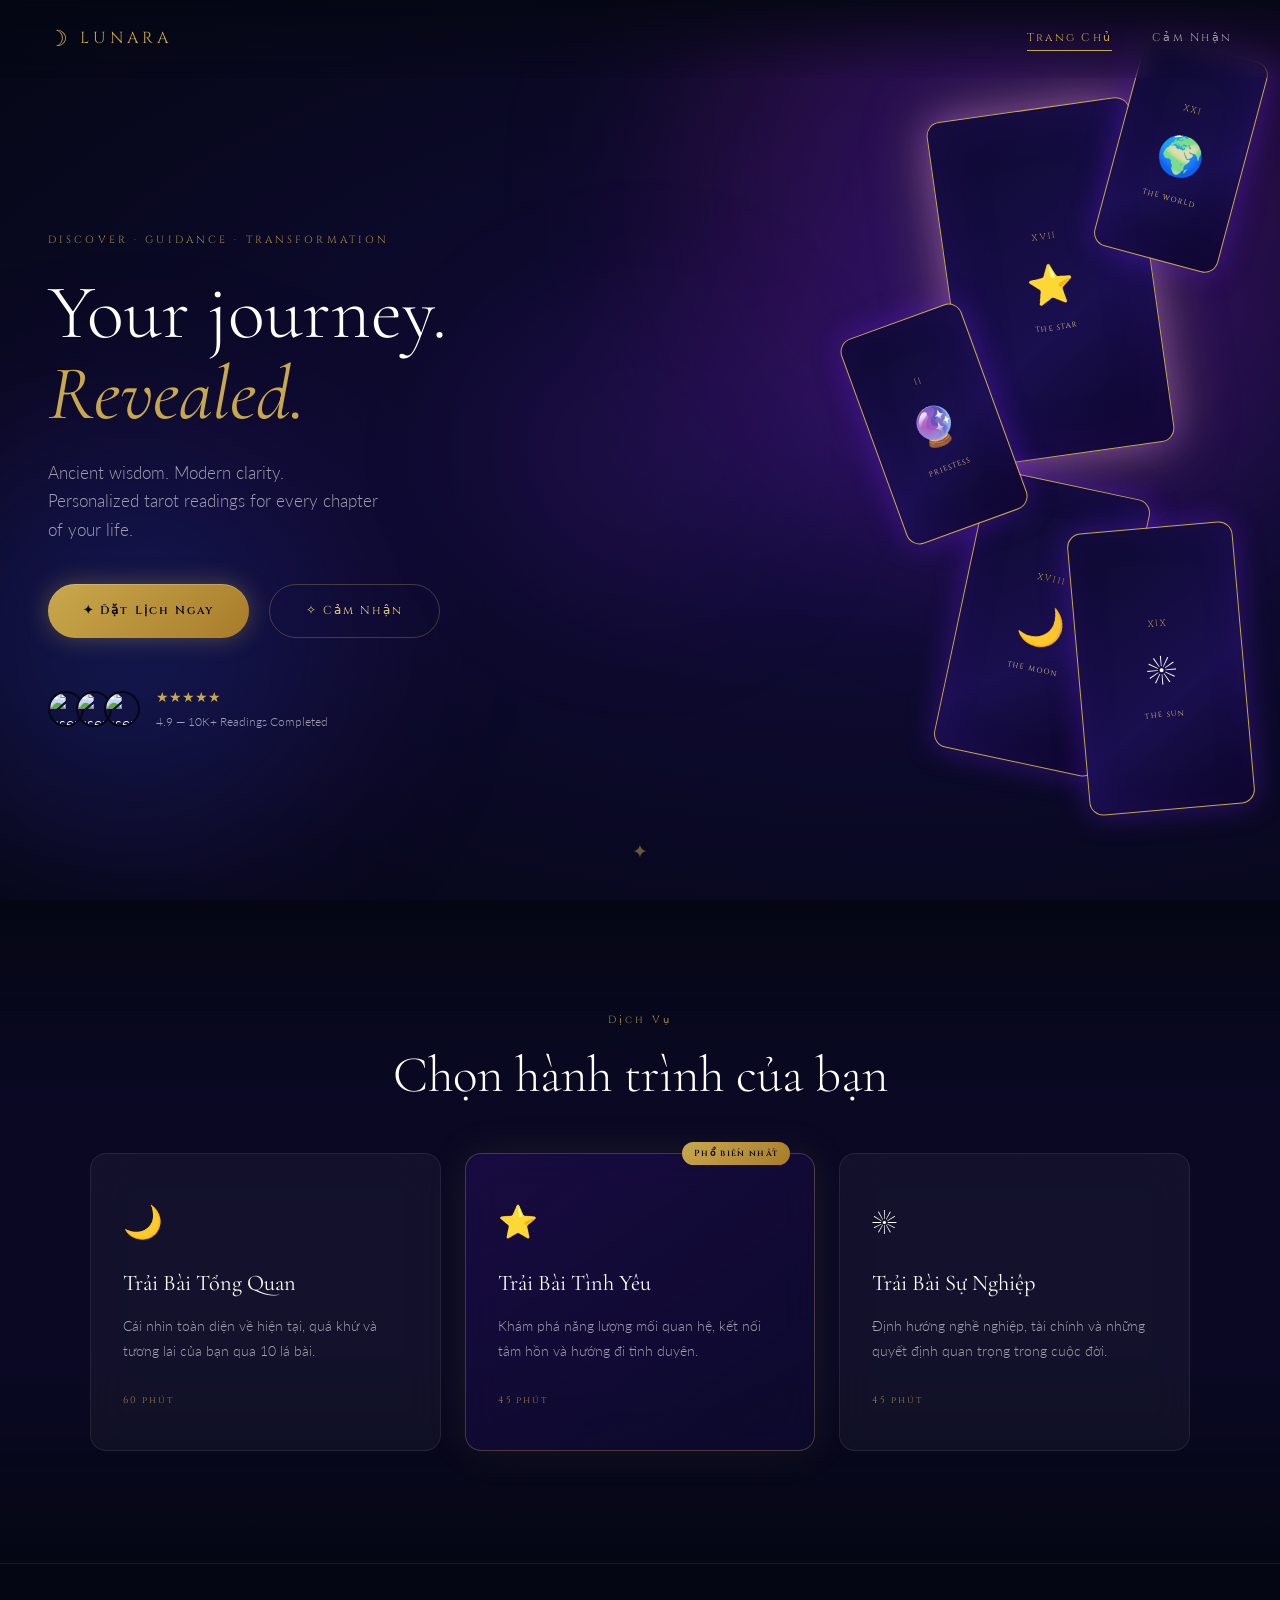
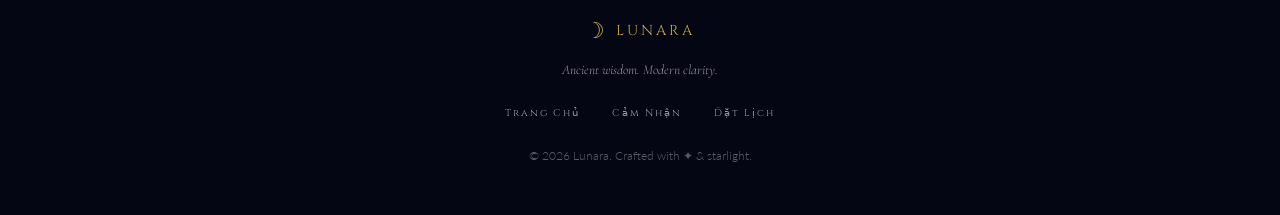
==== index.html @ 5e89676a "up" ====
<!DOCTYPE html>
<html lang="vi">
<head>
  <meta charset="UTF-8" />
  <meta name="viewport" content="width=device-width, initial-scale=1.0" />
  <title>LUNARA — Your Journey. Revealed.</title>
  <link rel="preconnect" href="https://fonts.googleapis.com" />
  <link rel="preconnect" href="https://fonts.gstatic.com" crossorigin />
  <link href="https://fonts.googleapis.com/css2?family=Cormorant+Garamond:ital,wght@0,300;0,400;0,600;1,300;1,400;1,600&family=Cinzel:wght@400;500;600&family=Lato:wght@300;400&display=swap" rel="stylesheet" />
  <link rel="stylesheet" href="css/style.css" />
</head>
<body>

  <!-- ========== NAV ========== -->
  <nav class="nav">
    <div class="nav__logo">
      <span class="nav__logo-icon">☽</span>
      <span class="nav__logo-text">LUNARA</span>
    </div>
    <div class="nav__links">
      <a href="index.html" class="nav__link active">Trang Chủ</a>
      <a href="feedback.html" class="nav__link">Cảm Nhận</a>
    </div>
    <button class="nav__hamburger" id="hamburger" aria-label="menu">
      <span></span><span></span><span></span>
    </button>
  </nav>

  <!-- ========== HERO ========== -->
  <section class="hero">
    <!-- Animated stars -->
    <div class="stars" id="stars"></div>
    <!-- Nebula layers -->
    <div class="nebula nebula--1"></div>
    <div class="nebula nebula--2"></div>
    <div class="nebula nebula--3"></div>

    <!-- Floating tarot cards -->
    <div class="cards-field" id="cardsField">
      <div class="card card--1" data-label="THE STAR">
        <div class="card__inner">
          <div class="card__roman">XVII</div>
          <div class="card__art">⭐</div>
          <div class="card__name">THE STAR</div>
        </div>
      </div>
      <div class="card card--2" data-label="THE MOON">
        <div class="card__inner">
          <div class="card__roman">XVIII</div>
          <div class="card__art">🌙</div>
          <div class="card__name">THE MOON</div>
        </div>
      </div>
      <div class="card card--3" data-label="THE SUN">
        <div class="card__inner">
          <div class="card__roman">XIX</div>
          <div class="card__art">☀️</div>
          <div class="card__name">THE SUN</div>
        </div>
      </div>
      <div class="card card--4" data-label="THE WORLD">
        <div class="card__inner">
          <div class="card__roman">XXI</div>
          <div class="card__art">🌍</div>
          <div class="card__name">THE WORLD</div>
        </div>
      </div>
      <div class="card card--5" data-label="THE HIGH PRIESTESS">
        <div class="card__inner">
          <div class="card__roman">II</div>
          <div class="card__art">🔮</div>
          <div class="card__name">PRIESTESS</div>
        </div>
      </div>
    </div>

    <!-- Hero text -->
    <div class="hero__content">
      <p class="hero__eyebrow">DISCOVER · GUIDANCE · TRANSFORMATION</p>
      <h1 class="hero__title">
        Your journey.<br />
        <em>Revealed.</em>
      </h1>
      <p class="hero__sub">Ancient wisdom. Modern clarity.<br />Personalized tarot readings for every chapter of your life.</p>

      <div class="hero__cta-group">
        <button class="btn btn--primary" id="openBooking">✦ Đặt Lịch Ngay</button>
        <a href="feedback.html" class="btn btn--ghost">✧ Cảm Nhận</a>
      </div>

      <div class="hero__social-proof">
        <div class="avatars">
          <img class="avatar" src="https://i.pravatar.cc/40?img=1" alt="user" />
          <img class="avatar" src="https://i.pravatar.cc/40?img=5" alt="user" />
          <img class="avatar" src="https://i.pravatar.cc/40?img=9" alt="user" />
        </div>
        <div class="proof__text">
          <span class="stars-gold">★★★★★</span>
          <span class="proof__label">4.9 — 10K+ Readings Completed</span>
        </div>
      </div>
    </div>

    <!-- Scroll indicator -->
    <div class="scroll-indicator">
      <span class="scroll-indicator__star">✦</span>
    </div>
  </section>

  <!-- ========== SERVICES ========== -->
  <section class="services">
    <div class="services__inner">
      <p class="section-eyebrow">Dịch Vụ</p>
      <h2 class="section-title">Chọn hành trình của bạn</h2>
      <div class="services__grid">
        <div class="service-card">
          <div class="service-card__icon">🌙</div>
          <h3 class="service-card__title">Trải Bài Tổng Quan</h3>
          <p class="service-card__desc">Cái nhìn toàn diện về hiện tại, quá khứ và tương lai của bạn qua 10 lá bài.</p>
          <span class="service-card__duration">60 phút</span>
        </div>
        <div class="service-card service-card--featured">
          <div class="service-card__badge">Phổ biến nhất</div>
          <div class="service-card__icon">⭐</div>
          <h3 class="service-card__title">Trải Bài Tình Yêu</h3>
          <p class="service-card__desc">Khám phá năng lượng mối quan hệ, kết nối tâm hồn và hướng đi tình duyên.</p>
          <span class="service-card__duration">45 phút</span>
        </div>
        <div class="service-card">
          <div class="service-card__icon">☀️</div>
          <h3 class="service-card__title">Trải Bài Sự Nghiệp</h3>
          <p class="service-card__desc">Định hướng nghề nghiệp, tài chính và những quyết định quan trọng trong cuộc đời.</p>
          <span class="service-card__duration">45 phút</span>
        </div>
      </div>
    </div>
  </section>

  <!-- ========== BOOKING MODAL ========== -->
  <div class="modal-overlay" id="modalOverlay">
    <div class="modal" role="dialog" aria-modal="true" aria-labelledby="modalTitle">
      <button class="modal__close" id="closeModal" aria-label="Đóng">✕</button>
      <div class="modal__header">
        <span class="modal__icon">☽</span>
        <h2 class="modal__title" id="modalTitle">Đặt Lịch Tarot</h2>
        <p class="modal__sub">Điền thông tin để chúng tôi chuẩn bị hành trình của bạn</p>
      </div>

      <form class="booking-form" id="bookingForm" novalidate>
        <div class="form-group">
          <label class="form-label" for="name">Họ & Tên</label>
          <input class="form-input" type="text" id="name" name="name" placeholder="Nguyễn Văn A" required />
          <span class="form-error" id="nameErr"></span>
        </div>
        <div class="form-group">
          <label class="form-label" for="phone">Số Điện Thoại</label>
          <input class="form-input" type="tel" id="phone" name="phone" placeholder="0901 234 567" required />
          <span class="form-error" id="phoneErr"></span>
        </div>
        <div class="form-group">
          <label class="form-label" for="service">Dịch Vụ</label>
          <select class="form-input form-select" id="service" name="service">
            <option value="Trải Bài Tổng Quan">Trải Bài Tổng Quan</option>
            <option value="Trải Bài Tình Yêu" selected>Trải Bài Tình Yêu</option>
            <option value="Trải Bài Sự Nghiệp">Trải Bài Sự Nghiệp</option>
          </select>
        </div>
        <div class="form-group">
          <label class="form-label" for="date">Ngày Hẹn</label>
          <input class="form-input" type="date" id="date" name="date" required />
          <span class="form-error" id="dateErr"></span>
        </div>
        <div class="form-group">
          <label class="form-label" for="note">Câu Hỏi / Ghi Chú <span class="optional">(tuỳ chọn)</span></label>
          <textarea class="form-input form-textarea" id="note" name="note" placeholder="Tôi muốn hỏi về..."></textarea>
        </div>

        <button type="submit" class="btn btn--primary btn--full" id="submitBtn">
          <span id="submitText">✦ Xác Nhận Đặt Lịch</span>
          <span id="submitLoading" style="display:none">Đang gửi...</span>
        </button>
      </form>

      <!-- Success state -->
      <div class="booking-success" id="bookingSuccess" style="display:none">
        <div class="success-icon">✦</div>
        <h3 class="success-title">Đặt lịch thành công!</h3>
        <p class="success-msg">Chúng tôi đã nhận được lịch hẹn của bạn và sẽ liên hệ xác nhận trong thời gian sớm nhất. Hẹn gặp bạn!</p>
        <button class="btn btn--ghost" id="closeSuccess">Đóng</button>
      </div>
    </div>
  </div>

  <!-- ========== FOOTER ========== -->
  <footer class="footer">
    <div class="footer__inner">
      <div class="footer__logo">
        <span class="nav__logo-icon">☽</span>
        <span>LUNARA</span>
      </div>
      <p class="footer__tagline">Ancient wisdom. Modern clarity.</p>
      <div class="footer__links">
        <a href="index.html">Trang Chủ</a>
        <a href="feedback.html">Cảm Nhận</a>
        <button class="footer__book-link" id="footerBook">Đặt Lịch</button>
      </div>
      <p class="footer__copy">© 2026 Lunara. Crafted with ✦ & starlight.</p>
    </div>
  </footer>

  <!-- EmailJS -->
  <script src="https://cdn.jsdelivr.net/npm/@emailjs/browser@3/dist/email.min.js"></script>
  <script src="js/main.js"></script>
</body>
</html>
---- css/style.css ----
/* ============================================================
   LUNARA — TAROT BOOKING SITE
   Main stylesheet
   ============================================================ */

:root {
  --deep-navy: #050714;
  --deep-purple: #0d0a2e;
  --mid-purple: #1a0f4f;
  --violet: #6b21e8;
  --violet-glow: rgba(107, 33, 232, 0.4);
  --magenta: #c026d3;
  --gold: #c9a84c;
  --gold-light: #e8cc7a;
  --gold-dim: rgba(201, 168, 76, 0.3);
  --cream: #f5f0e8;
  --text-bright: #ffffff;
  --text-muted: rgba(255, 255, 255, 0.6);
  --text-dim: rgba(255, 255, 255, 0.35);
  --card-bg: rgba(13, 10, 46, 0.75);
  --card-border: rgba(201, 168, 76, 0.25);
  --glass: rgba(255, 255, 255, 0.04);
  --glass-border: rgba(255, 255, 255, 0.08);

  --font-display: 'Cinzel', serif;
  --font-serif: 'Cormorant Garamond', Georgia, serif;
  --font-body: 'Lato', sans-serif;

  --ease-out-quart: cubic-bezier(0.25, 1, 0.5, 1);
  --ease-in-out-sine: cubic-bezier(0.37, 0, 0.63, 1);
}

*, *::before, *::after { box-sizing: border-box; margin: 0; padding: 0; }

html { scroll-behavior: smooth; }

body {
  background-color: var(--deep-navy);
  color: var(--text-bright);
  font-family: var(--font-body);
  font-weight: 300;
  line-height: 1.7;
  overflow-x: hidden;
}

img { display: block; max-width: 100%; }
a { color: inherit; text-decoration: none; }
button { cursor: pointer; border: none; background: none; font: inherit; }

/* ============ SCROLLBAR ============ */
::-webkit-scrollbar { width: 6px; }
::-webkit-scrollbar-track { background: var(--deep-navy); }
::-webkit-scrollbar-thumb { background: var(--gold-dim); border-radius: 3px; }

/* ============ NAV ============ */
.nav {
  position: fixed;
  top: 0; left: 0; right: 0;
  z-index: 100;
  display: flex;
  align-items: center;
  justify-content: space-between;
  padding: 1.25rem 3rem;
  background: linear-gradient(to bottom, rgba(5,7,20,0.9) 0%, transparent 100%);
  backdrop-filter: blur(12px);
  -webkit-backdrop-filter: blur(12px);
}

.nav__logo {
  display: flex;
  align-items: center;
  gap: 0.5rem;
  font-family: var(--font-display);
  font-size: 1rem;
  letter-spacing: 0.25em;
  color: var(--gold);
}
.nav__logo-icon { font-size: 1.4rem; }

.nav__links {
  display: flex;
  gap: 2.5rem;
}
.nav__link {
  font-family: var(--font-display);
  font-size: 0.7rem;
  letter-spacing: 0.2em;
  color: var(--text-muted);
  transition: color 0.3s;
  position: relative;
  padding-bottom: 4px;
}
.nav__link::after {
  content: '';
  position: absolute;
  bottom: 0; left: 0;
  width: 0; height: 1px;
  background: var(--gold);
  transition: width 0.3s var(--ease-out-quart);
}
.nav__link:hover, .nav__link.active { color: var(--gold); }
.nav__link:hover::after, .nav__link.active::after { width: 100%; }

.nav__hamburger {
  display: none;
  flex-direction: column;
  gap: 5px;
  padding: 4px;
}
.nav__hamburger span {
  display: block;
  width: 22px; height: 1px;
  background: var(--gold);
  transition: transform 0.3s;
}

/* ============ STARS ============ */
.stars {
  position: fixed;
  inset: 0;
  z-index: 0;
  pointer-events: none;
  overflow: hidden;
}
.star {
  position: absolute;
  border-radius: 50%;
  background: white;
  animation: twinkle var(--dur, 3s) ease-in-out infinite;
  animation-delay: var(--delay, 0s);
  opacity: 0;
}
@keyframes twinkle {
  0%, 100% { opacity: 0; transform: scale(0.5); }
  50% { opacity: var(--max-op, 0.8); transform: scale(1); }
}

/* ============ NEBULAS ============ */
.nebula {
  position: absolute;
  border-radius: 50%;
  filter: blur(80px);
  pointer-events: none;
  z-index: 0;
  animation: nebulaPulse 8s ease-in-out infinite;
}
.nebula--1 {
  width: 60vw; height: 60vw;
  top: -15vw; right: -10vw;
  background: radial-gradient(ellipse, rgba(107,33,232,0.35) 0%, rgba(192,38,211,0.15) 50%, transparent 80%);
  animation-delay: 0s;
}
.nebula--2 {
  width: 40vw; height: 40vw;
  bottom: 0; left: -10vw;
  background: radial-gradient(ellipse, rgba(29,78,216,0.3) 0%, rgba(107,33,232,0.1) 60%, transparent 80%);
  animation-delay: 3s;
}
.nebula--3 {
  width: 30vw; height: 30vw;
  top: 50%; left: 50%;
  transform: translate(-50%,-50%);
  background: radial-gradient(ellipse, rgba(192,38,211,0.1) 0%, transparent 70%);
  animation-delay: 6s;
}
@keyframes nebulaPulse {
  0%, 100% { transform: scale(1); opacity: 1; }
  50% { transform: scale(1.08); opacity: 0.85; }
}

/* ============ HERO ============ */
.hero {
  position: relative;
  min-height: 100vh;
  display: flex;
  align-items: center;
  overflow: hidden;
  background: radial-gradient(ellipse at 70% 50%, #1a0f4f 0%, #0d0a2e 40%, #050714 100%);
}

.hero__content {
  position: relative;
  z-index: 10;
  max-width: 560px;
  padding: 0 3rem;
  margin-top: 4rem;
  animation: fadeUp 1.2s var(--ease-out-quart) both;
}

@keyframes fadeUp {
  from { opacity: 0; transform: translateY(40px); }
  to   { opacity: 1; transform: translateY(0); }
}

.hero__eyebrow {
  font-family: var(--font-display);
  font-size: 0.65rem;
  letter-spacing: 0.3em;
  color: var(--gold);
  margin-bottom: 1.5rem;
  opacity: 0.8;
}

.hero__title {
  font-family: var(--font-serif);
  font-size: clamp(3rem, 6vw, 5.5rem);
  font-weight: 300;
  line-height: 1.05;
  margin-bottom: 1.5rem;
}
.hero__title em {
  font-style: italic;
  color: var(--gold);
  font-weight: 400;
}

.hero__sub {
  font-size: 1.05rem;
  color: var(--text-muted);
  margin-bottom: 2.5rem;
  max-width: 340px;
}

/* ============ BUTTONS ============ */
.btn {
  display: inline-flex;
  align-items: center;
  gap: 0.5rem;
  font-family: var(--font-display);
  font-size: 0.72rem;
  letter-spacing: 0.18em;
  padding: 1rem 2.2rem;
  border-radius: 60px;
  transition: all 0.3s var(--ease-out-quart);
}
.btn--primary {
  background: linear-gradient(135deg, var(--gold) 0%, #a87c2a 100%);
  color: var(--deep-navy);
  font-weight: 600;
  box-shadow: 0 0 24px rgba(201,168,76,0.35), inset 0 1px 0 rgba(255,255,255,0.2);
}
.btn--primary:hover {
  transform: translateY(-2px);
  box-shadow: 0 0 40px rgba(201,168,76,0.5), inset 0 1px 0 rgba(255,255,255,0.2);
}
.btn--ghost {
  border: 1px solid var(--gold-dim);
  color: var(--gold-light);
  background: transparent;
}
.btn--ghost:hover {
  background: var(--gold-dim);
  border-color: var(--gold);
}
.btn--full { width: 100%; justify-content: center; }

.hero__cta-group {
  display: flex;
  gap: 1.25rem;
  flex-wrap: wrap;
  margin-bottom: 3rem;
}

/* ============ SOCIAL PROOF ============ */
.hero__social-proof {
  display: flex;
  align-items: center;
  gap: 1rem;
}
.avatars { display: flex; }
.avatar {
  width: 36px; height: 36px;
  border-radius: 50%;
  border: 2px solid var(--deep-navy);
  margin-left: -8px;
  object-fit: cover;
}
.avatar:first-child { margin-left: 0; }
.stars-gold { color: var(--gold); font-size: 0.85rem; }
.proof__label { font-size: 0.78rem; color: var(--text-muted); display: block; }
.proof__text { display: flex; flex-direction: column; gap: 2px; }

/* ============ TAROT CARDS ============ */
.cards-field {
  position: absolute;
  right: 0; top: 0;
  width: 55vw; height: 100vh;
  z-index: 5;
  pointer-events: none;
}

.card {
  position: absolute;
  width: clamp(110px, 13vw, 200px);
  aspect-ratio: 2/3.4;
  border-radius: 14px;
  border: 1px solid var(--gold);
  background: linear-gradient(145deg, #0d0a2e 0%, #1a0f4f 60%, #0a0525 100%);
  display: flex;
  align-items: center;
  justify-content: center;
  box-shadow: 0 0 30px rgba(107,33,232,0.4), inset 0 0 40px rgba(107,33,232,0.1);
  animation: floatCard var(--float-dur, 6s) ease-in-out infinite;
  animation-delay: var(--float-delay, 0s);
  pointer-events: none;
}

.card__inner {
  display: flex;
  flex-direction: column;
  align-items: center;
  gap: 0.4rem;
  padding: 0.5rem;
}
.card__roman {
  font-family: var(--font-display);
  font-size: 0.55rem;
  letter-spacing: 0.15em;
  color: var(--gold);
  opacity: 0.8;
}
.card__art { font-size: clamp(1.8rem, 3vw, 3rem); }
.card__name {
  font-family: var(--font-display);
  font-size: 0.45rem;
  letter-spacing: 0.18em;
  color: var(--gold-light);
  text-align: center;
}

/* Card positions */
.card--1 {
  --float-dur: 7s; --float-delay: 0s;
  top: 12%; right: 18%;
  transform: rotate(-8deg);
  width: clamp(130px, 16vw, 230px);
  box-shadow: 0 0 60px rgba(201,168,76,0.5), 0 0 30px rgba(107,33,232,0.6), inset 0 0 60px rgba(107,33,232,0.15);
}
.card--2 {
  --float-dur: 9s; --float-delay: -2s;
  bottom: 15%; right: 22%;
  transform: rotate(12deg);
}
.card--3 {
  --float-dur: 8s; --float-delay: -4s;
  bottom: 10%; right: 5%;
  transform: rotate(-5deg);
}
.card--4 {
  --float-dur: 10s; --float-delay: -1s;
  top: 5%; right: 5%;
  transform: rotate(15deg);
  width: clamp(90px, 10vw, 140px);
}
.card--5 {
  --float-dur: 7.5s; --float-delay: -3s;
  top: 35%; right: 40%;
  transform: rotate(-20deg);
  width: clamp(90px, 10vw, 140px);
}

@keyframes floatCard {
  0%, 100% { transform: translateY(0) rotate(var(--rot, 0deg)); }
  33% { transform: translateY(-18px) rotate(var(--rot, 0deg)); }
  66% { transform: translateY(10px) rotate(var(--rot, 0deg)); }
}

/* Each card keeps its own rotation */
.card--1 { --rot: -8deg; }
.card--2 { --rot: 12deg; }
.card--3 { --rot: -5deg; }
.card--4 { --rot: 15deg; }
.card--5 { --rot: -20deg; }

/* ============ SCROLL INDICATOR ============ */
.scroll-indicator {
  position: absolute;
  bottom: 2rem;
  left: 50%;
  transform: translateX(-50%);
  z-index: 10;
  animation: scrollBounce 2.5s ease-in-out infinite;
  color: var(--gold);
  font-size: 1.2rem;
  opacity: 0.5;
}
@keyframes scrollBounce {
  0%, 100% { transform: translateX(-50%) translateY(0); }
  50% { transform: translateX(-50%) translateY(8px); }
}

/* ============ SECTION COMMONS ============ */
.section-eyebrow {
  font-family: var(--font-display);
  font-size: 0.65rem;
  letter-spacing: 0.3em;
  color: var(--gold);
  margin-bottom: 1rem;
  opacity: 0.8;
}
.section-title {
  font-family: var(--font-serif);
  font-size: clamp(2rem, 4vw, 3.5rem);
  font-weight: 300;
  line-height: 1.15;
  margin-bottom: 3rem;
}
.section-title em { font-style: italic; color: var(--gold); }

/* ============ SERVICES ============ */
.services {
  position: relative;
  z-index: 10;
  padding: 7rem 3rem;
  background: linear-gradient(to bottom, transparent, rgba(13,10,46,0.6) 30%, rgba(13,10,46,0.6) 70%, transparent);
}
.services__inner { max-width: 1100px; margin: 0 auto; text-align: center; }

.services__grid {
  display: grid;
  grid-template-columns: repeat(auto-fit, minmax(280px, 1fr));
  gap: 1.5rem;
}

.service-card {
  position: relative;
  padding: 2.5rem 2rem;
  border-radius: 16px;
  border: 1px solid var(--glass-border);
  background: var(--glass);
  backdrop-filter: blur(20px);
  -webkit-backdrop-filter: blur(20px);
  transition: transform 0.4s var(--ease-out-quart), border-color 0.4s, box-shadow 0.4s;
  text-align: left;
}
.service-card:hover {
  transform: translateY(-6px);
  border-color: var(--gold-dim);
  box-shadow: 0 20px 60px rgba(107,33,232,0.2);
}
.service-card--featured {
  border-color: var(--gold-dim);
  background: linear-gradient(145deg, rgba(107,33,232,0.15) 0%, rgba(13,10,46,0.8) 100%);
  box-shadow: 0 0 40px rgba(201,168,76,0.1);
}
.service-card__badge {
  position: absolute;
  top: -12px; right: 1.5rem;
  background: linear-gradient(135deg, var(--gold), #a87c2a);
  color: var(--deep-navy);
  font-family: var(--font-display);
  font-size: 0.55rem;
  letter-spacing: 0.15em;
  font-weight: 600;
  padding: 4px 12px;
  border-radius: 20px;
}
.service-card__icon { font-size: 2rem; margin-bottom: 1rem; }
.service-card__title {
  font-family: var(--font-serif);
  font-size: 1.4rem;
  font-weight: 400;
  margin-bottom: 0.75rem;
}
.service-card__desc { font-size: 0.9rem; color: var(--text-muted); margin-bottom: 1.25rem; }
.service-card__duration {
  font-family: var(--font-display);
  font-size: 0.6rem;
  letter-spacing: 0.2em;
  color: var(--gold);
  opacity: 0.7;
}

/* ============ MODAL ============ */
.modal-overlay {
  position: fixed;
  inset: 0;
  z-index: 200;
  background: rgba(5, 7, 20, 0.85);
  backdrop-filter: blur(16px);
  -webkit-backdrop-filter: blur(16px);
  display: flex;
  align-items: center;
  justify-content: center;
  padding: 1.5rem;
  opacity: 0;
  pointer-events: none;
  transition: opacity 0.4s;
}
.modal-overlay.open {
  opacity: 1;
  pointer-events: all;
}

.modal {
  position: relative;
  width: 100%;
  max-width: 500px;
  max-height: 90vh;
  overflow-y: auto;
  border-radius: 20px;
  border: 1px solid var(--card-border);
  background: linear-gradient(145deg, #120e36 0%, #0d0a2e 100%);
  padding: 3rem 2.5rem;
  box-shadow: 0 30px 80px rgba(0,0,0,0.6), 0 0 60px rgba(107,33,232,0.2);
  transform: translateY(20px) scale(0.97);
  transition: transform 0.4s var(--ease-out-quart);
}
.modal-overlay.open .modal {
  transform: translateY(0) scale(1);
}

.modal__close {
  position: absolute;
  top: 1.25rem; right: 1.25rem;
  width: 32px; height: 32px;
  border-radius: 50%;
  border: 1px solid var(--glass-border);
  color: var(--text-muted);
  font-size: 0.9rem;
  display: flex;
  align-items: center;
  justify-content: center;
  transition: all 0.3s;
}
.modal__close:hover {
  border-color: var(--gold-dim);
  color: var(--gold);
  transform: rotate(90deg);
}

.modal__header { text-align: center; margin-bottom: 2.5rem; }
.modal__icon { font-size: 2rem; color: var(--gold); display: block; margin-bottom: 0.75rem; }
.modal__title {
  font-family: var(--font-serif);
  font-size: 2rem;
  font-weight: 300;
  margin-bottom: 0.5rem;
}
.modal__sub { font-size: 0.85rem; color: var(--text-muted); }

/* ============ FORM ============ */
.booking-form, .feedback-form { display: flex; flex-direction: column; gap: 1.25rem; }
.form-row { display: grid; grid-template-columns: 1fr 1fr; gap: 1.25rem; }

.form-group { display: flex; flex-direction: column; gap: 0.5rem; }
.form-label {
  font-family: var(--font-display);
  font-size: 0.62rem;
  letter-spacing: 0.2em;
  color: var(--gold);
  opacity: 0.9;
}
.optional { opacity: 0.5; font-size: 0.8em; }

.form-input {
  background: rgba(255,255,255,0.04);
  border: 1px solid var(--glass-border);
  border-radius: 10px;
  padding: 0.85rem 1rem;
  color: var(--text-bright);
  font-family: var(--font-body);
  font-size: 0.95rem;
  font-weight: 300;
  transition: border-color 0.3s, box-shadow 0.3s, background 0.3s;
  width: 100%;
  appearance: none;
  -webkit-appearance: none;
}
.form-input:focus {
  outline: none;
  border-color: var(--gold-dim);
  background: rgba(201,168,76,0.05);
  box-shadow: 0 0 0 3px rgba(201,168,76,0.08);
}
.form-input.error { border-color: rgba(239,68,68,0.5); }
.form-input::placeholder { color: var(--text-dim); }
.form-select { background-image: url("data:image/svg+xml,%3Csvg xmlns='http://www.w3.org/2000/svg' width='12' height='8'%3E%3Cpath d='M1 1l5 5 5-5' stroke='%23c9a84c' stroke-width='1.5' fill='none' stroke-linecap='round'/%3E%3C/svg%3E"); background-repeat: no-repeat; background-position: right 1rem center; padding-right: 2.5rem; }
.form-select option { background: #120e36; color: var(--text-bright); }

.form-textarea { resize: vertical; min-height: 90px; }
.form-textarea--lg { min-height: 130px; }

.form-error { font-size: 0.75rem; color: rgba(239,68,68,0.8); min-height: 1em; }

/* ============ SUCCESS STATE ============ */
.booking-success {
  text-align: center;
  padding: 2rem 0;
  animation: fadeUp 0.5s var(--ease-out-quart) both;
}
.success-icon {
  font-size: 2.5rem;
  color: var(--gold);
  margin-bottom: 1rem;
  animation: spinGold 2s linear infinite;
}
@keyframes spinGold {
  from { transform: rotate(0deg); }
  to   { transform: rotate(360deg); }
}
.success-title {
  font-family: var(--font-serif);
  font-size: 2rem;
  font-weight: 300;
  margin-bottom: 0.75rem;
  color: var(--gold-light);
}
.success-msg { color: var(--text-muted); font-size: 0.95rem; margin-bottom: 2rem; }

/* ============ FOOTER ============ */
.footer {
  position: relative;
  z-index: 10;
  border-top: 1px solid var(--glass-border);
  padding: 3rem;
  text-align: center;
  background: rgba(5,7,20,0.8);
}
.footer__inner { max-width: 800px; margin: 0 auto; }
.footer__logo {
  display: inline-flex;
  align-items: center;
  gap: 0.5rem;
  font-family: var(--font-display);
  font-size: 0.9rem;
  letter-spacing: 0.2em;
  color: var(--gold);
  margin-bottom: 0.5rem;
}
.footer__tagline { font-size: 0.85rem; color: var(--text-muted); margin-bottom: 1.5rem; font-style: italic; font-family: var(--font-serif); }
.footer__links { display: flex; justify-content: center; gap: 2rem; margin-bottom: 1.5rem; }
.footer__links a, .footer__book-link {
  font-family: var(--font-display);
  font-size: 0.62rem;
  letter-spacing: 0.2em;
  color: var(--text-muted);
  transition: color 0.3s;
  background: none;
  border: none;
  cursor: pointer;
  padding: 0;
}
.footer__links a:hover, .footer__book-link:hover { color: var(--gold); }
.footer__copy { font-size: 0.75rem; color: var(--text-dim); }

/* ============ RESPONSIVE ============ */
@media (max-width: 900px) {
  .nav { padding: 1rem 1.5rem; }
  .nav__links { display: none; }
  .nav__hamburger { display: flex; }
  .nav__links.open { display: flex; flex-direction: column; position: fixed; inset: 0; background: rgba(5,7,20,0.97); align-items: center; justify-content: center; gap: 2.5rem; z-index: 99; }
  .nav__link { font-size: 1.2rem; }
  .hero__content { padding: 0 1.5rem; max-width: 100%; }
  .cards-field { width: 100%; opacity: 0.4; }
  .card--5 { display: none; }
  .services { padding: 5rem 1.5rem; }
  .form-row { grid-template-columns: 1fr; }
}

@media (max-width: 600px) {
  .hero__title { font-size: clamp(2.5rem, 10vw, 4rem); }
  .hero__cta-group { flex-direction: column; }
  .btn { justify-content: center; text-align: center; }
  .modal { padding: 2rem 1.5rem; }
  .cards-field { display: none; }
  .hero { background: radial-gradient(ellipse at 50% 40%, #1a0f4f 0%, #0d0a2e 50%, #050714 100%); }
}

/* ============ UTILITY ANIMATIONS ============ */
.fade-in {
  animation: fadeUp 0.8s var(--ease-out-quart) both;
}
[data-delay="1"] { animation-delay: 0.1s; }
[data-delay="2"] { animation-delay: 0.2s; }
[data-delay="3"] { animation-delay: 0.3s; }
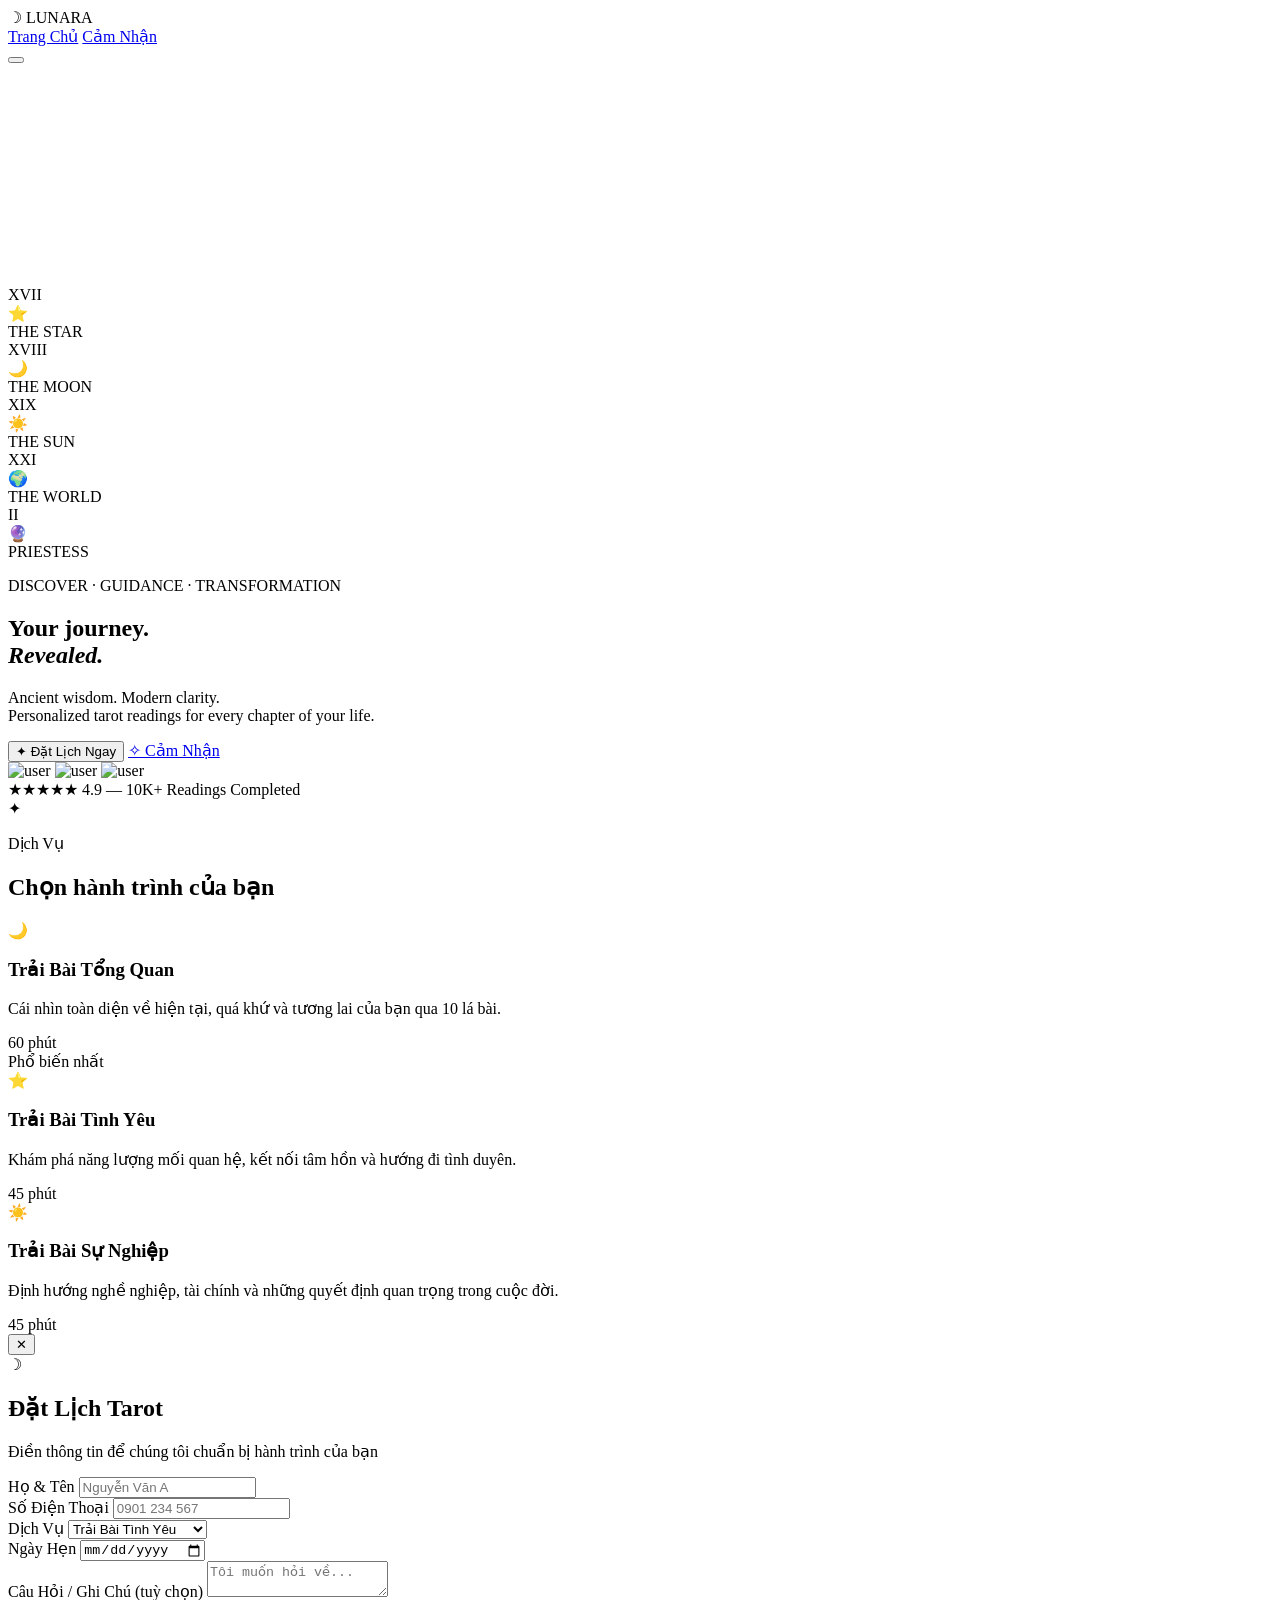
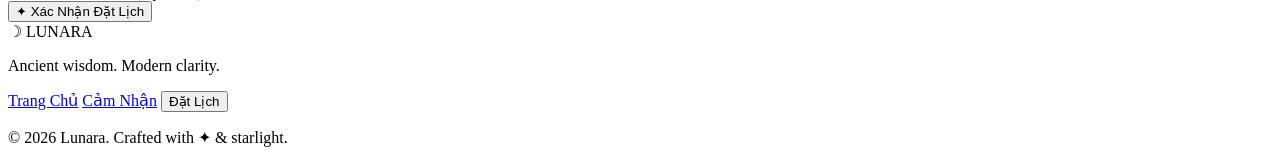
==== commit 7814d966: "a" ====
--- a/index.html
+++ b/index.html
@@ -1,14 +1,18 @@
 <!DOCTYPE html>
 <html lang="vi">
+
 <head>
   <meta charset="UTF-8" />
   <meta name="viewport" content="width=device-width, initial-scale=1.0" />
   <title>LUNARA — Your Journey. Revealed.</title>
   <link rel="preconnect" href="https://fonts.googleapis.com" />
   <link rel="preconnect" href="https://fonts.gstatic.com" crossorigin />
-  <link href="https://fonts.googleapis.com/css2?family=Cormorant+Garamond:ital,wght@0,300;0,400;0,600;1,300;1,400;1,600&family=Cinzel:wght@400;500;600&family=Lato:wght@300;400&display=swap" rel="stylesheet" />
+  <link
+    href="https://fonts.googleapis.com/css2?family=Cormorant+Garamond:ital,wght@0,300;0,400;0,600;1,300;1,400;1,600&family=Cinzel:wght@400;500;600&family=Lato:wght@300;400&display=swap"
+    rel="stylesheet" />
   <link rel="stylesheet" href="css/style.css" />
 </head>
+
 <body>
 
   <!-- ========== NAV ========== -->
@@ -81,7 +85,8 @@
         Your journey.<br />
         <em>Revealed.</em>
       </h1>
-      <p class="hero__sub">Ancient wisdom. Modern clarity.<br />Personalized tarot readings for every chapter of your life.</p>
+      <p class="hero__sub">Ancient wisdom. Modern clarity.<br />Personalized tarot readings for every chapter of your
+        life.</p>
 
       <div class="hero__cta-group">
         <button class="btn btn--primary" id="openBooking">✦ Đặt Lịch Ngay</button>
@@ -129,7 +134,8 @@
         <div class="service-card">
           <div class="service-card__icon">☀️</div>
           <h3 class="service-card__title">Trải Bài Sự Nghiệp</h3>
-          <p class="service-card__desc">Định hướng nghề nghiệp, tài chính và những quyết định quan trọng trong cuộc đời.</p>
+          <p class="service-card__desc">Định hướng nghề nghiệp, tài chính và những quyết định quan trọng trong cuộc đời.
+          </p>
           <span class="service-card__duration">45 phút</span>
         </div>
       </div>
@@ -185,11 +191,13 @@
       <div class="booking-success" id="bookingSuccess" style="display:none">
         <div class="success-icon">✦</div>
         <h3 class="success-title">Đặt lịch thành công!</h3>
-        <p class="success-msg">Chúng tôi đã nhận được lịch hẹn của bạn và sẽ liên hệ xác nhận trong thời gian sớm nhất. Hẹn gặp bạn!</p>
+        <p class="success-msg">Chúng tôi đã nhận được lịch hẹn của bạn và sẽ liên hệ xác nhận trong thời gian sớm nhất.
+          Hẹn gặp bạn!</p>
         <button class="btn btn--ghost" id="closeSuccess">Đóng</button>
       </div>
     </div>
   </div>
+
 
   <!-- ========== FOOTER ========== -->
   <footer class="footer">
@@ -212,4 +220,5 @@
   <script src="https://cdn.jsdelivr.net/npm/@emailjs/browser@3/dist/email.min.js"></script>
   <script src="js/main.js"></script>
 </body>
+
 </html>
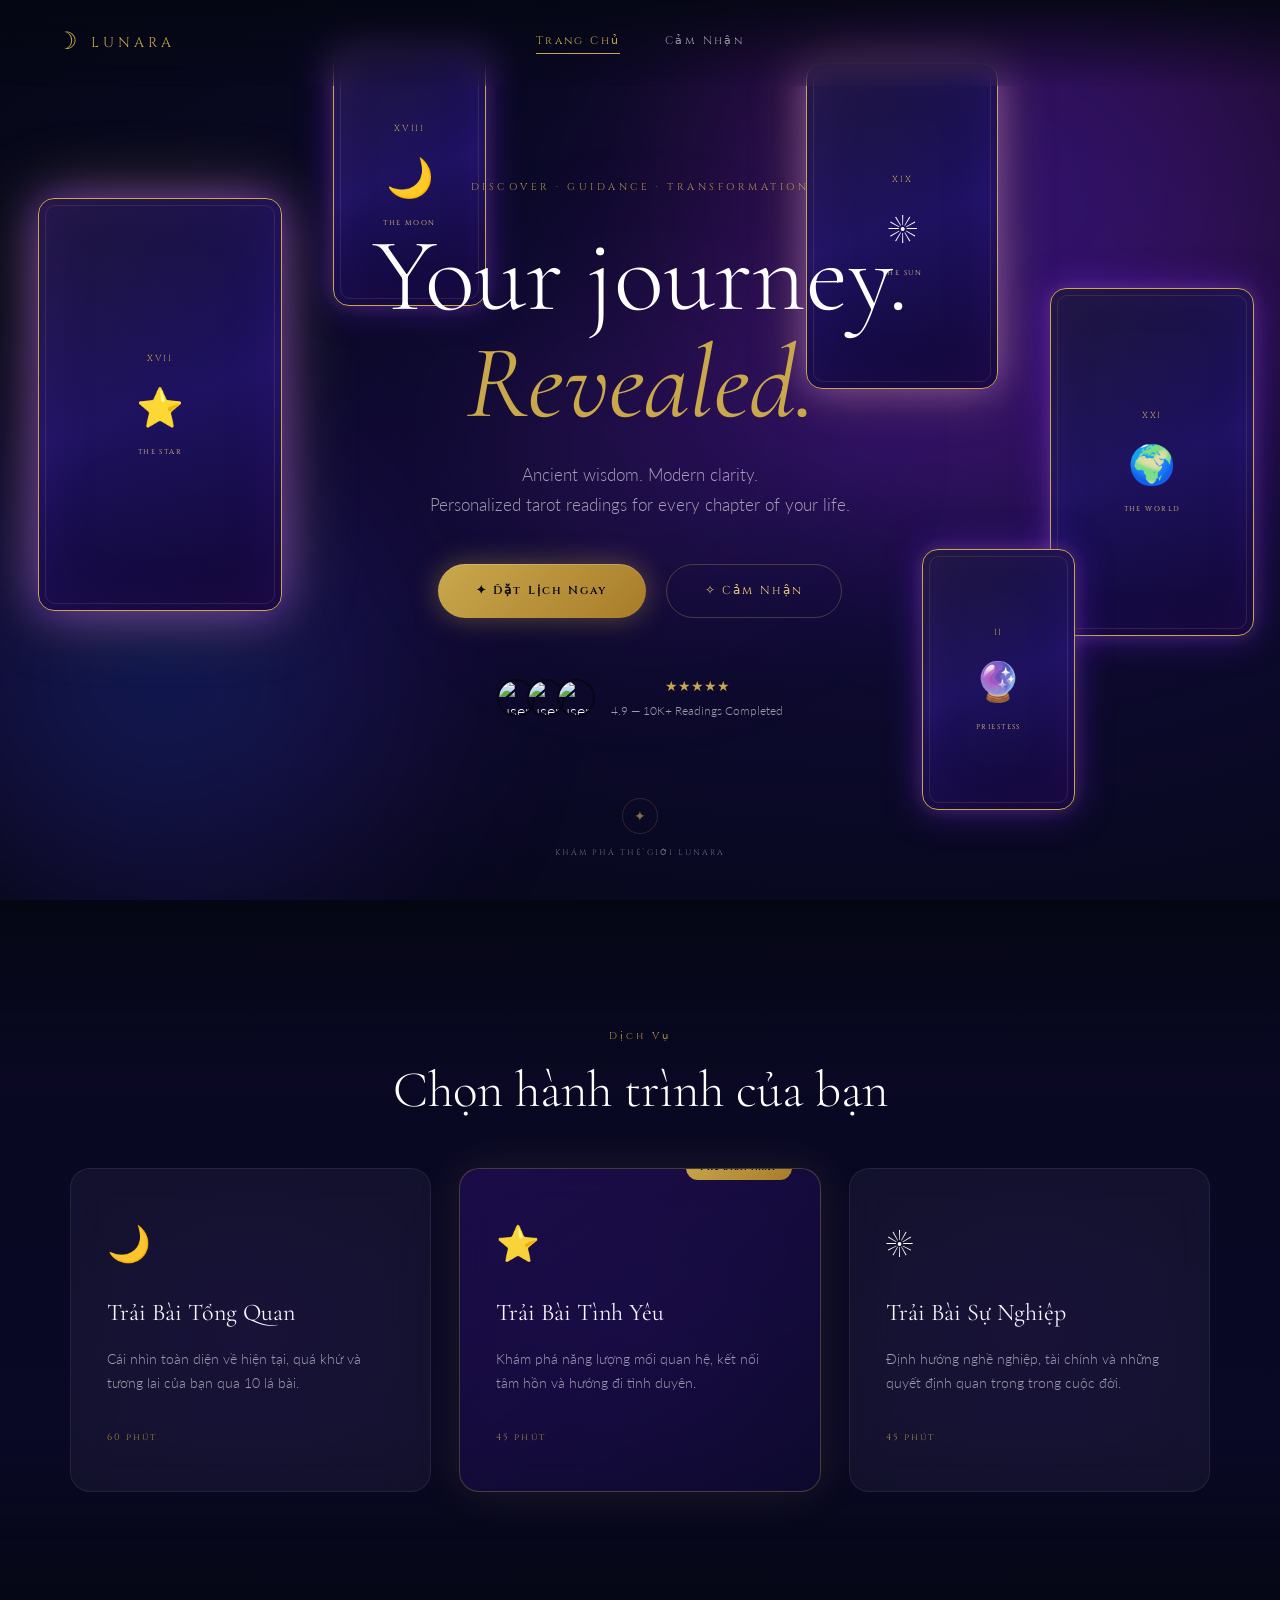
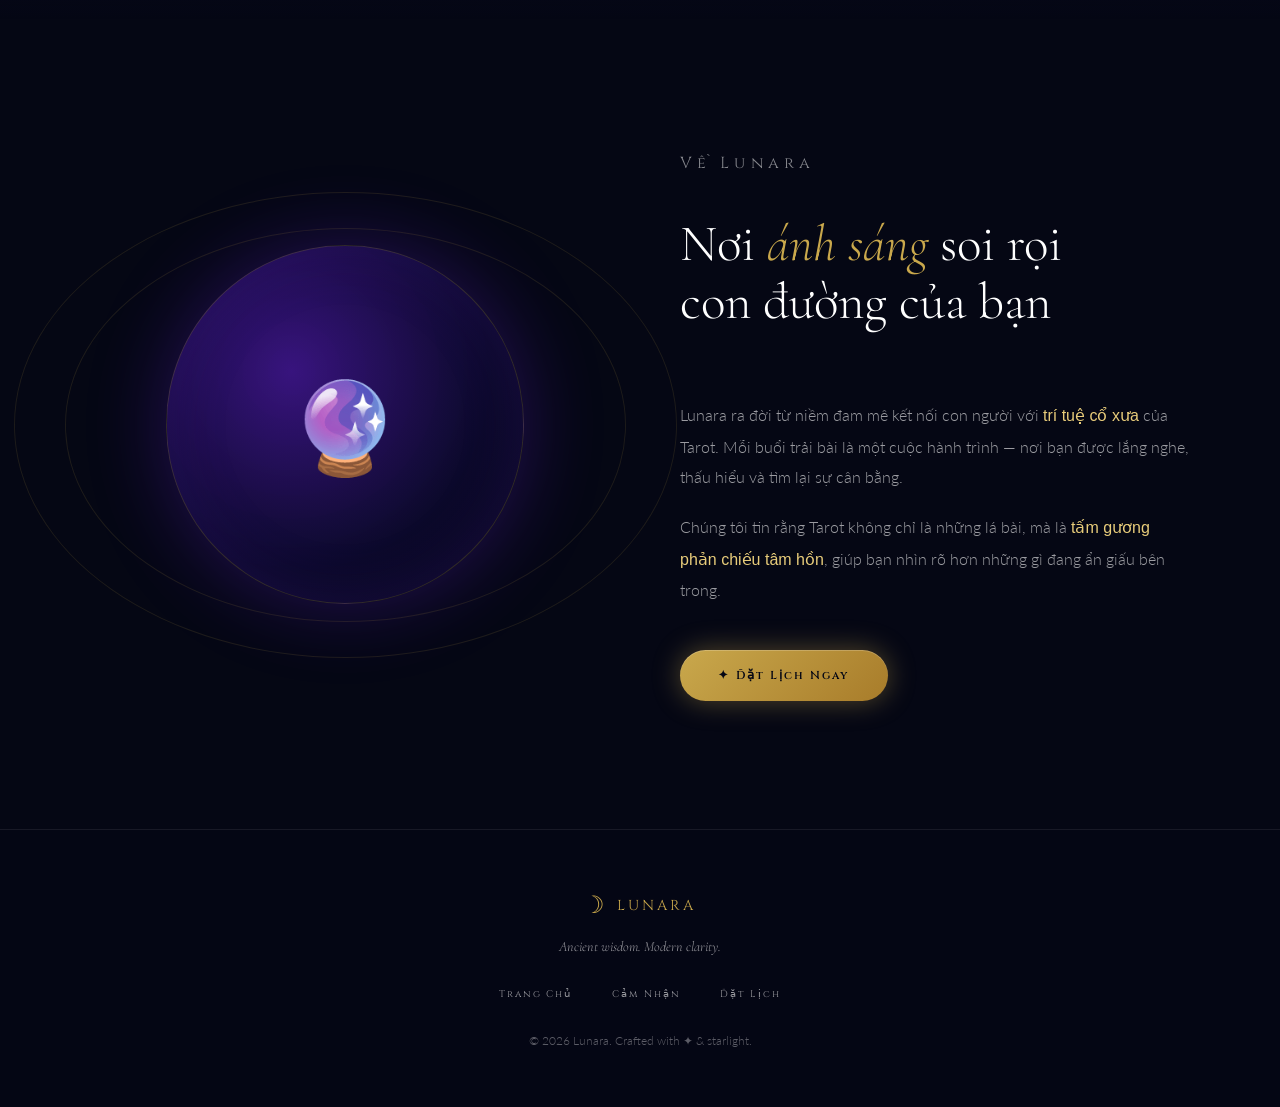
==== commit 06978ac9: "Redesign: centered hero, orbiting cards, simplified nav, about section" ====
--- a/index.html
+++ b/index.html
@@ -25,9 +25,11 @@
       <a href="index.html" class="nav__link active">Trang Chủ</a>
       <a href="feedback.html" class="nav__link">Cảm Nhận</a>
     </div>
-    <button class="nav__hamburger" id="hamburger" aria-label="menu">
-      <span></span><span></span><span></span>
-    </button>
+    <div class="nav__actions">
+      <button class="nav__hamburger" id="hamburger" aria-label="menu">
+        <span></span><span></span><span></span>
+      </button>
+    </div>
   </nav>
 
   <!-- ========== HERO ========== -->
@@ -106,9 +108,12 @@
       </div>
     </div>
 
-    <!-- Scroll indicator -->
+    <!-- Scroll down indicator -->
     <div class="scroll-indicator">
-      <span class="scroll-indicator__star">✦</span>
+      <div class="scroll-icon">
+        <span class="scroll-star">✦</span>
+      </div>
+      <span class="scroll-text">KHÁM PHÁ THẾ GIỚI LUNARA</span>
     </div>
   </section>
 
@@ -142,6 +147,26 @@
     </div>
   </section>
 
+  <!-- ========== ABOUT ========== -->
+  <section class="about" id="about">
+    <div class="about__inner">
+      <div class="about__visual">
+        <div class="about__orb">🔮</div>
+        <div class="about__ring about__ring--1"></div>
+        <div class="about__ring about__ring--2"></div>
+      </div>
+      <div class="about__text">
+        <p class="section-eyebrow">Về Lunara</p>
+        <h2 class="section-title">Nơi <em>ánh sáng</em> soi rọi<br />con đường của bạn</h2>
+        <p>Lunara ra đời từ niềm đam mê kết nối con người với <strong>trí tuệ cổ xưa</strong> của Tarot. Mỗi buổi trải bài là một cuộc hành trình — nơi bạn được lắng nghe, thấu hiểu và tìm lại sự cân bằng.</p>
+        <p>Chúng tôi tin rằng Tarot không chỉ là những lá bài, mà là <strong>tấm gương phản chiếu tâm hồn</strong>, giúp bạn nhìn rõ hơn những gì đang ẩn giấu bên trong.</p>
+        <div class="about__cta">
+          <button class="btn btn--primary" id="ctaBook">✦ Đặt Lịch Ngay</button>
+        </div>
+      </div>
+    </div>
+  </section>
+
   <!-- ========== BOOKING MODAL ========== -->
   <div class="modal-overlay" id="modalOverlay">
     <div class="modal" role="dialog" aria-modal="true" aria-labelledby="modalTitle">
--- a/css/style.css
+++ b/css/style.css
@@ -0,0 +1,1237 @@
+/* ============================================================
+   LUNARA — TAROT BOOKING SITE
+   Main stylesheet — v2.0 (simplified, 2 pages only)
+   ============================================================ */
+
+:root {
+  --deep-navy: #050714;
+  --deep-purple: #0d0a2e;
+  --mid-purple: #1a0f4f;
+  --violet: #6b21e8;
+  --violet-glow: rgba(107, 33, 232, 0.4);
+  --magenta: #c026d3;
+  --gold: #c9a84c;
+  --gold-light: #e8cc7a;
+  --gold-dim: rgba(201, 168, 76, 0.3);
+  --cream: #f5f0e8;
+  --text-bright: #ffffff;
+  --text-muted: rgba(255, 255, 255, 0.6);
+  --text-dim: rgba(255, 255, 255, 0.35);
+  --card-bg: rgba(13, 10, 46, 0.75);
+  --card-border: rgba(201, 168, 76, 0.25);
+  --glass: rgba(255, 255, 255, 0.04);
+  --glass-border: rgba(255, 255, 255, 0.08);
+
+  --font-display: 'Cinzel', serif;
+  --font-serif: 'Cormorant Garamond', Georgia, serif;
+  --font-body: 'Lato', sans-serif;
+
+  --ease-out-quart: cubic-bezier(0.25, 1, 0.5, 1);
+  --ease-in-out-sine: cubic-bezier(0.37, 0, 0.63, 1);
+}
+
+*,
+*::before,
+*::after {
+  box-sizing: border-box;
+  margin: 0;
+  padding: 0;
+}
+
+html {
+  scroll-behavior: smooth;
+}
+
+body {
+  background-color: var(--deep-navy);
+  color: var(--text-bright);
+  font-family: var(--font-body);
+  font-weight: 300;
+  line-height: 1.7;
+  overflow-x: hidden;
+}
+
+img {
+  display: block;
+  max-width: 100%;
+}
+
+a {
+  color: inherit;
+  text-decoration: none;
+}
+
+button {
+  cursor: pointer;
+  border: none;
+  background: none;
+  font: inherit;
+}
+
+::-webkit-scrollbar {
+  width: 6px;
+}
+
+::-webkit-scrollbar-track {
+  background: var(--deep-navy);
+}
+
+::-webkit-scrollbar-thumb {
+  background: var(--gold-dim);
+  border-radius: 3px;
+}
+
+/* ============ NAV ============ */
+.nav {
+  position: fixed;
+  top: 0;
+  left: 0;
+  right: 0;
+  z-index: 100;
+  display: flex;
+  align-items: center;
+  justify-content: space-between;
+  padding: 1.4rem 3.5rem;
+  background: linear-gradient(to bottom, rgba(5, 7, 20, 0.92) 0%, transparent 100%);
+  backdrop-filter: blur(14px);
+  -webkit-backdrop-filter: blur(14px);
+}
+
+.nav__logo {
+  flex: 1;
+  display: flex;
+  align-items: center;
+  gap: 0.55rem;
+  font-family: var(--font-display);
+  font-size: 0.88rem;
+  letter-spacing: 0.28em;
+  color: var(--gold);
+}
+
+.nav__logo-icon {
+  font-size: 1.5rem;
+}
+
+.nav__links {
+  display: flex;
+  gap: 2.8rem;
+}
+
+.nav__link {
+  font-family: var(--font-display);
+  font-size: 0.68rem;
+  letter-spacing: 0.22em;
+  color: var(--text-muted);
+  transition: color 0.3s;
+  position: relative;
+  padding-bottom: 4px;
+}
+
+.nav__link::after {
+  content: '';
+  position: absolute;
+  bottom: 0;
+  left: 0;
+  width: 0;
+  height: 1px;
+  background: var(--gold);
+  transition: width 0.35s var(--ease-out-quart);
+}
+
+.nav__link:hover,
+.nav__link.active {
+  color: var(--gold);
+}
+
+.nav__link:hover::after,
+.nav__link.active::after {
+  width: 100%;
+}
+
+.nav__actions {
+  flex: 1;
+  display: flex;
+  justify-content: flex-end;
+  align-items: center;
+}
+
+.nav__hamburger {
+  display: none;
+  flex-direction: column;
+  gap: 5px;
+  padding: 4px;
+}
+
+.nav__hamburger span {
+  display: block;
+  width: 22px;
+  height: 1px;
+  background: var(--gold);
+  transition: transform 0.3s;
+}
+
+/* ============ BUTTONS ============ */
+.btn {
+  display: inline-flex;
+  align-items: center;
+  gap: 0.5rem;
+  font-family: var(--font-display);
+  font-size: 0.72rem;
+  letter-spacing: 0.18em;
+  padding: 1rem 2.4rem;
+  border-radius: 60px;
+  transition: all 0.3s var(--ease-out-quart);
+}
+
+.btn--primary {
+  background: linear-gradient(135deg, var(--gold) 0%, #a87c2a 100%);
+  color: var(--deep-navy);
+  font-weight: 600;
+  box-shadow: 0 0 28px rgba(201, 168, 76, 0.4), inset 0 1px 0 rgba(255, 255, 255, 0.2);
+}
+
+.btn--primary:hover {
+  transform: translateY(-2px);
+  box-shadow: 0 0 45px rgba(201, 168, 76, 0.6), inset 0 1px 0 rgba(255, 255, 255, 0.2);
+}
+
+.btn--ghost {
+  border: 1px solid var(--gold-dim);
+  color: var(--gold-light);
+  background: transparent;
+}
+
+.btn--ghost:hover {
+  background: var(--gold-dim);
+  border-color: var(--gold);
+}
+
+.btn--full {
+  width: 100%;
+  justify-content: center;
+}
+
+.btn--small {
+  padding: 0.6rem 1.5rem;
+  font-size: 0.65rem;
+}
+
+/* ============ STARS BG ============ */
+.stars {
+  position: fixed;
+  inset: 0;
+  z-index: 0;
+  pointer-events: none;
+  overflow: hidden;
+}
+
+.star {
+  position: absolute;
+  border-radius: 50%;
+  background: white;
+  animation: twinkle var(--dur, 3s) ease-in-out infinite;
+  animation-delay: var(--delay, 0s);
+  opacity: 0;
+}
+
+@keyframes twinkle {
+
+  0%,
+  100% {
+    opacity: 0;
+    transform: scale(0.5);
+  }
+
+  50% {
+    opacity: var(--max-op, 0.8);
+    transform: scale(1);
+  }
+}
+
+/* ============ NEBULAS ============ */
+.nebula {
+  position: absolute;
+  border-radius: 50%;
+  filter: blur(80px);
+  pointer-events: none;
+  z-index: 0;
+  animation: nebulaPulse 8s ease-in-out infinite;
+}
+
+.nebula--1 {
+  width: 60vw;
+  height: 60vw;
+  top: -15vw;
+  right: -10vw;
+  background: radial-gradient(ellipse, rgba(107, 33, 232, 0.4) 0%, rgba(192, 38, 211, 0.18) 50%, transparent 80%);
+}
+
+.nebula--2 {
+  width: 45vw;
+  height: 45vw;
+  bottom: -5vw;
+  left: -10vw;
+  background: radial-gradient(ellipse, rgba(29, 78, 216, 0.3) 0%, rgba(107, 33, 232, 0.12) 60%, transparent 80%);
+  animation-delay: 3s;
+}
+
+.nebula--3 {
+  width: 35vw;
+  height: 35vw;
+  top: 50%;
+  left: 50%;
+  transform: translate(-50%, -50%);
+  background: radial-gradient(ellipse, rgba(192, 38, 211, 0.12) 0%, transparent 70%);
+  animation-delay: 6s;
+}
+
+@keyframes nebulaPulse {
+
+  0%,
+  100% {
+    opacity: 1;
+  }
+
+  50% {
+    opacity: 0.8;
+  }
+}
+
+/* ============ HERO ============ */
+.hero {
+  position: relative;
+  min-height: 100vh;
+  display: flex;
+  align-items: center;
+  justify-content: center;
+  overflow: hidden;
+  background: radial-gradient(ellipse at 68% 50%, #1a0f4f 0%, #0d0a2e 38%, #050714 100%);
+}
+
+.hero__content {
+  position: relative;
+  z-index: 10;
+  width: 100%;
+  max-width: 820px;
+  display: flex;
+  flex-direction: column;
+  align-items: center;
+  text-align: center;
+  padding: 0 2rem;
+  animation: fadeUp 1.2s var(--ease-out-quart) both;
+}
+
+@keyframes fadeUp {
+  from {
+    opacity: 0;
+    transform: translateY(40px);
+  }
+
+  to {
+    opacity: 1;
+    transform: translateY(0);
+  }
+}
+
+.hero__eyebrow {
+  font-family: var(--font-display);
+  font-size: 0.62rem;
+  letter-spacing: 0.35em;
+  color: var(--gold);
+  margin-bottom: 1.75rem;
+  opacity: 0.85;
+}
+
+.hero__title {
+  font-family: var(--font-serif);
+  font-size: clamp(3.8rem, 9vw, 6.5rem);
+  font-weight: 300;
+  line-height: 1.02;
+  margin-bottom: 1.5rem;
+}
+
+.hero__title em {
+  font-style: italic;
+  color: var(--gold);
+  font-weight: 400;
+  display: block;
+}
+
+.hero__sub {
+  font-size: 1.05rem;
+  color: var(--text-muted);
+  margin-bottom: 2.75rem;
+  max-width: 480px;
+  line-height: 1.8;
+}
+
+.hero__cta-group {
+  display: flex;
+  gap: 1.25rem;
+  flex-wrap: wrap;
+  justify-content: center;
+  margin-bottom: 3.5rem;
+}
+
+/* Social proof */
+.hero__social-proof {
+  display: flex;
+  align-items: center;
+  gap: 1rem;
+}
+
+.avatars {
+  display: flex;
+}
+
+.avatar {
+  width: 38px;
+  height: 38px;
+  border-radius: 50%;
+  border: 2px solid var(--deep-navy);
+  margin-left: -8px;
+  object-fit: cover;
+}
+
+.avatar:first-child {
+  margin-left: 0;
+}
+
+.stars-gold {
+  color: var(--gold);
+  font-size: 0.9rem;
+}
+
+.proof__label {
+  font-size: 0.78rem;
+  color: var(--text-muted);
+  display: block;
+}
+
+.proof__text {
+  display: flex;
+  flex-direction: column;
+  gap: 2px;
+}
+
+/* ============ TAROT CARDS FIELD ============ */
+.cards-field {
+  position: absolute;
+  left: 50%;
+  transform: translateX(-50%);
+  top: 0;
+  width: 100%;
+  max-width: 1300px;
+  height: 100vh;
+  z-index: 5;
+  pointer-events: none;
+}
+
+.card {
+  position: absolute;
+  width: clamp(110px, 13vw, 210px);
+  aspect-ratio: 2 / 3.4;
+  border-radius: 16px;
+  border: 1.5px solid var(--gold);
+  background: linear-gradient(160deg, #130d3a 0%, #1e1260 50%, #0a0525 100%);
+  display: flex;
+  align-items: center;
+  justify-content: center;
+  box-shadow: 0 0 35px rgba(107, 33, 232, 0.5), inset 0 0 50px rgba(107, 33, 232, 0.12), 0 0 15px rgba(201, 168, 76, 0.2);
+  animation: floatCard var(--float-dur, 6s) ease-in-out infinite;
+  animation-delay: var(--float-delay, 0s);
+  pointer-events: none;
+  overflow: hidden;
+}
+
+/* Card shimmer overlay */
+.card::before {
+  content: '';
+  position: absolute;
+  inset: 0;
+  background: linear-gradient(135deg, rgba(201, 168, 76, 0.06) 0%, transparent 50%, rgba(107, 33, 232, 0.08) 100%);
+  pointer-events: none;
+}
+
+/* Card inner border detail */
+.card::after {
+  content: '';
+  position: absolute;
+  inset: 6px;
+  border: 1px solid rgba(201, 168, 76, 0.15);
+  border-radius: 10px;
+  pointer-events: none;
+}
+
+.card__inner {
+  display: flex;
+  flex-direction: column;
+  align-items: center;
+  gap: 0.5rem;
+  padding: 0.75rem;
+  position: relative;
+  z-index: 1;
+}
+
+.card__roman {
+  font-family: var(--font-display);
+  font-size: 0.55rem;
+  letter-spacing: 0.2em;
+  color: var(--gold);
+  opacity: 0.9;
+}
+
+.card__art {
+  font-size: clamp(1.8rem, 3vw, 3.2rem);
+}
+
+.card__name {
+  font-family: var(--font-display);
+  font-size: 0.44rem;
+  letter-spacing: 0.2em;
+  color: var(--gold-light);
+  text-align: center;
+}
+
+/* Card positions — matching the mockup layout */
+.card--1 {
+  --float-dur: 7s;
+  --float-delay: 0s;
+  --rot: -18deg;
+  top: 22%;
+  left: 3%;
+  width: clamp(150px, 19vw, 255px);
+  box-shadow: 0 0 70px rgba(201, 168, 76, 0.4), 0 0 40px rgba(107, 33, 232, 0.7), inset 0 0 60px rgba(107, 33, 232, 0.15);
+}
+
+.card--2 {
+  --float-dur: 9s;
+  --float-delay: -2s;
+  --rot: -6deg;
+  top: 5%;
+  left: 26%;
+  width: clamp(100px, 12vw, 165px);
+}
+
+.card--3 {
+  --float-dur: 8s;
+  --float-delay: -4s;
+  --rot: 8deg;
+  top: 7%;
+  right: 22%;
+  width: clamp(120px, 15vw, 195px);
+  box-shadow: 0 0 50px rgba(201, 168, 76, 0.5), 0 0 30px rgba(107, 33, 232, 0.6), inset 0 0 60px rgba(107, 33, 232, 0.15);
+}
+
+.card--4 {
+  --float-dur: 10s;
+  --float-delay: -1s;
+  --rot: 18deg;
+  top: 32%;
+  right: 2%;
+  width: clamp(120px, 16vw, 210px);
+}
+
+.card--5 {
+  --float-dur: 7.5s;
+  --float-delay: -3s;
+  --rot: -10deg;
+  bottom: 10%;
+  right: 16%;
+  width: clamp(90px, 12vw, 155px);
+}
+
+@keyframes floatCard {
+
+  0%,
+  100% {
+    transform: translateY(0) rotate(var(--rot, 0deg));
+  }
+
+  33% {
+    transform: translateY(-20px) rotate(var(--rot, 0deg));
+  }
+
+  66% {
+    transform: translateY(12px) rotate(var(--rot, 0deg));
+  }
+}
+
+/* ============ SCROLL INDICATOR ============ */
+.scroll-indicator {
+  position: absolute;
+  bottom: 2.5rem;
+  left: 50%;
+  transform: translateX(-50%);
+  z-index: 10;
+  display: flex;
+  flex-direction: column;
+  align-items: center;
+  gap: 0.75rem;
+  opacity: 0.65;
+}
+
+.scroll-icon {
+  width: 36px;
+  height: 36px;
+  border-radius: 50%;
+  border: 1px solid var(--gold-dim);
+  display: flex;
+  align-items: center;
+  justify-content: center;
+  color: var(--gold);
+  animation: scrollBounce 2.5s ease-in-out infinite;
+}
+
+.scroll-star {
+  font-size: 0.85rem;
+}
+
+.scroll-text {
+  font-family: var(--font-display);
+  font-size: 0.5rem;
+  letter-spacing: 0.25em;
+  color: var(--text-muted);
+}
+
+@keyframes scrollBounce {
+
+  0%,
+  100% {
+    transform: translateY(0);
+  }
+
+  50% {
+    transform: translateY(9px);
+  }
+}
+
+/* ============ SECTION COMMONS ============ */
+.section-eyebrow {
+  font-family: var(--font-display);
+  font-size: 0.62rem;
+  letter-spacing: 0.32em;
+  color: var(--gold);
+  margin-bottom: 1rem;
+  opacity: 0.85;
+}
+
+.section-title {
+  font-family: var(--font-serif);
+  font-size: clamp(2.2rem, 4vw, 3.6rem);
+  font-weight: 300;
+  line-height: 1.15;
+  margin-bottom: 3rem;
+}
+
+.section-title em {
+  font-style: italic;
+  color: var(--gold);
+}
+
+/* ============ SERVICES ============ */
+.services {
+  position: relative;
+  z-index: 10;
+  padding: 8rem 3rem;
+  background: linear-gradient(to bottom, transparent, rgba(13, 10, 46, 0.6) 25%, rgba(13, 10, 46, 0.65) 75%, transparent);
+}
+
+.services__inner {
+  max-width: 1140px;
+  margin: 0 auto;
+  text-align: center;
+}
+
+.services__grid {
+  display: grid;
+  grid-template-columns: repeat(auto-fit, minmax(290px, 1fr));
+  gap: 1.75rem;
+  margin-top: 0.5rem;
+}
+
+.service-card {
+  position: relative;
+  padding: 2.75rem 2.25rem;
+  border-radius: 20px;
+  border: 1px solid var(--glass-border);
+  background: var(--glass);
+  backdrop-filter: blur(20px);
+  -webkit-backdrop-filter: blur(20px);
+  transition: transform 0.4s var(--ease-out-quart), border-color 0.4s, box-shadow 0.4s;
+  text-align: left;
+  overflow: hidden;
+}
+
+.service-card::before {
+  content: '';
+  position: absolute;
+  top: -50%;
+  left: -50%;
+  width: 200%;
+  height: 200%;
+  background: radial-gradient(ellipse at center, rgba(107, 33, 232, 0.06) 0%, transparent 60%);
+  pointer-events: none;
+}
+
+.service-card:hover {
+  transform: translateY(-8px);
+  border-color: rgba(201, 168, 76, 0.35);
+  box-shadow: 0 25px 65px rgba(107, 33, 232, 0.25);
+}
+
+.service-card--featured {
+  border-color: rgba(201, 168, 76, 0.3);
+  background: linear-gradient(145deg, rgba(107, 33, 232, 0.18) 0%, rgba(13, 10, 46, 0.82) 100%);
+  box-shadow: 0 0 45px rgba(201, 168, 76, 0.12);
+}
+
+.service-card__badge {
+  position: absolute;
+  top: -13px;
+  right: 1.75rem;
+  background: linear-gradient(135deg, var(--gold), #a87c2a);
+  color: var(--deep-navy);
+  font-family: var(--font-display);
+  font-size: 0.52rem;
+  letter-spacing: 0.15em;
+  font-weight: 700;
+  padding: 5px 14px;
+  border-radius: 20px;
+}
+
+.service-card__icon {
+  font-size: 2.2rem;
+  margin-bottom: 1.25rem;
+}
+
+.service-card__title {
+  font-family: var(--font-serif);
+  font-size: 1.5rem;
+  font-weight: 400;
+  margin-bottom: 0.85rem;
+}
+
+.service-card__desc {
+  font-size: 0.9rem;
+  color: var(--text-muted);
+  margin-bottom: 1.5rem;
+  line-height: 1.7;
+}
+
+.service-card__duration {
+  font-family: var(--font-display);
+  font-size: 0.58rem;
+  letter-spacing: 0.22em;
+  color: var(--gold);
+  opacity: 0.75;
+}
+
+/* ============ ABOUT SECTION ============ */
+.about {
+  position: relative;
+  z-index: 10;
+  padding: 8rem 3rem;
+}
+
+.about__inner {
+  max-width: 1100px;
+  margin: 0 auto;
+  display: grid;
+  grid-template-columns: 1fr 1fr;
+  gap: 5rem;
+  align-items: center;
+}
+
+.about__visual {
+  position: relative;
+  display: flex;
+  justify-content: center;
+  align-items: center;
+}
+
+.about__orb {
+  width: clamp(240px, 28vw, 380px);
+  height: clamp(240px, 28vw, 380px);
+  border-radius: 50%;
+  background: radial-gradient(ellipse at 35% 35%, rgba(107, 33, 232, 0.5) 0%, rgba(13, 10, 46, 0.9) 60%, #050714 100%);
+  border: 1px solid rgba(201, 168, 76, 0.2);
+  box-shadow: 0 0 80px rgba(107, 33, 232, 0.3), inset 0 0 60px rgba(107, 33, 232, 0.15);
+  display: flex;
+  align-items: center;
+  justify-content: center;
+  font-size: clamp(4rem, 7vw, 7rem);
+  animation: orbPulse 6s ease-in-out infinite;
+}
+
+@keyframes orbPulse {
+
+  0%,
+  100% {
+    box-shadow: 0 0 80px rgba(107, 33, 232, 0.3), inset 0 0 60px rgba(107, 33, 232, 0.15);
+  }
+
+  50% {
+    box-shadow: 0 0 120px rgba(201, 168, 76, 0.25), inset 0 0 80px rgba(107, 33, 232, 0.25);
+  }
+}
+
+.about__ring {
+  position: absolute;
+  border-radius: 50%;
+  border: 1px solid rgba(201, 168, 76, 0.12);
+  animation: ringRotate 20s linear infinite;
+}
+
+.about__ring--1 {
+  width: 110%;
+  height: 110%;
+  animation-direction: normal;
+}
+
+.about__ring--2 {
+  width: 130%;
+  height: 130%;
+  animation-direction: reverse;
+  animation-duration: 30s;
+}
+
+@keyframes ringRotate {
+  from {
+    transform: rotate(0deg);
+  }
+
+  to {
+    transform: rotate(360deg);
+  }
+}
+
+.about__text {
+  display: flex;
+  flex-direction: column;
+  gap: 1.25rem;
+}
+
+.about__text p {
+  color: var(--text-muted);
+  font-size: 1rem;
+  line-height: 1.9;
+}
+
+.about__text strong {
+  color: var(--gold-light);
+  font-weight: 400;
+}
+
+.about__cta {
+  margin-top: 1.5rem;
+}
+
+/* ============ MODAL ============ */
+.modal-overlay {
+  position: fixed;
+  inset: 0;
+  z-index: 200;
+  background: rgba(5, 7, 20, 0.88);
+  backdrop-filter: blur(18px);
+  -webkit-backdrop-filter: blur(18px);
+  display: flex;
+  align-items: center;
+  justify-content: center;
+  padding: 1.5rem;
+  opacity: 0;
+  pointer-events: none;
+  transition: opacity 0.4s;
+}
+
+.modal-overlay.open {
+  opacity: 1;
+  pointer-events: all;
+}
+
+.modal {
+  position: relative;
+  width: 100%;
+  max-width: 520px;
+  max-height: 90vh;
+  overflow-y: auto;
+  border-radius: 24px;
+  border: 1px solid var(--card-border);
+  background: linear-gradient(145deg, #120e38 0%, #0d0a2e 100%);
+  padding: 3.25rem 2.75rem;
+  box-shadow: 0 30px 80px rgba(0, 0, 0, 0.65), 0 0 70px rgba(107, 33, 232, 0.22);
+  transform: translateY(24px) scale(0.97);
+  transition: transform 0.4s var(--ease-out-quart);
+}
+
+.modal-overlay.open .modal {
+  transform: translateY(0) scale(1);
+}
+
+.modal__close {
+  position: absolute;
+  top: 1.25rem;
+  right: 1.25rem;
+  width: 34px;
+  height: 34px;
+  border-radius: 50%;
+  border: 1px solid var(--glass-border);
+  color: var(--text-muted);
+  font-size: 0.9rem;
+  display: flex;
+  align-items: center;
+  justify-content: center;
+  transition: all 0.3s;
+}
+
+.modal__close:hover {
+  border-color: var(--gold-dim);
+  color: var(--gold);
+  transform: rotate(90deg);
+}
+
+.modal__header {
+  text-align: center;
+  margin-bottom: 2.5rem;
+}
+
+.modal__icon {
+  font-size: 2.2rem;
+  color: var(--gold);
+  display: block;
+  margin-bottom: 0.75rem;
+}
+
+.modal__title {
+  font-family: var(--font-serif);
+  font-size: 2.1rem;
+  font-weight: 300;
+  margin-bottom: 0.5rem;
+}
+
+.modal__sub {
+  font-size: 0.85rem;
+  color: var(--text-muted);
+}
+
+/* ============ FORMS ============ */
+.booking-form,
+.feedback-form {
+  display: flex;
+  flex-direction: column;
+  gap: 1.35rem;
+}
+
+.form-row {
+  display: grid;
+  grid-template-columns: 1fr 1fr;
+  gap: 1.25rem;
+}
+
+.form-group {
+  display: flex;
+  flex-direction: column;
+  gap: 0.55rem;
+}
+
+.form-label {
+  font-family: var(--font-display);
+  font-size: 0.6rem;
+  letter-spacing: 0.22em;
+  color: var(--gold);
+  opacity: 0.9;
+}
+
+.optional {
+  opacity: 0.5;
+  font-size: 0.8em;
+}
+
+.form-input {
+  background: rgba(255, 255, 255, 0.04);
+  border: 1px solid var(--glass-border);
+  border-radius: 12px;
+  padding: 0.9rem 1.1rem;
+  color: var(--text-bright);
+  font-family: var(--font-body);
+  font-size: 0.95rem;
+  font-weight: 300;
+  transition: border-color 0.3s, box-shadow 0.3s, background 0.3s;
+  width: 100%;
+  appearance: none;
+  -webkit-appearance: none;
+}
+
+.form-input:focus {
+  outline: none;
+  border-color: var(--gold-dim);
+  background: rgba(201, 168, 76, 0.05);
+  box-shadow: 0 0 0 3px rgba(201, 168, 76, 0.08);
+}
+
+.form-input.error {
+  border-color: rgba(239, 68, 68, 0.5);
+}
+
+.form-input::placeholder {
+  color: var(--text-dim);
+}
+
+.form-select {
+  background-image: url("data:image/svg+xml,%3Csvg xmlns='http://www.w3.org/2000/svg' width='12' height='8'%3E%3Cpath d='M1 1l5 5 5-5' stroke='%23c9a84c' stroke-width='1.5' fill='none' stroke-linecap='round'/%3E%3C/svg%3E");
+  background-repeat: no-repeat;
+  background-position: right 1rem center;
+  padding-right: 2.75rem;
+}
+
+.form-select option {
+  background: #120e36;
+  color: var(--text-bright);
+}
+
+.form-textarea {
+  resize: vertical;
+  min-height: 95px;
+}
+
+.form-textarea--lg {
+  min-height: 135px;
+}
+
+.form-error {
+  font-size: 0.75rem;
+  color: rgba(239, 68, 68, 0.8);
+  min-height: 1em;
+}
+
+/* ============ SUCCESS STATE ============ */
+.booking-success {
+  text-align: center;
+  padding: 2.5rem 0;
+  animation: fadeUp 0.5s var(--ease-out-quart) both;
+}
+
+.success-icon {
+  font-size: 2.8rem;
+  color: var(--gold);
+  margin-bottom: 1.25rem;
+  animation: spinGold 2s linear infinite;
+}
+
+@keyframes spinGold {
+  from {
+    transform: rotate(0deg);
+  }
+
+  to {
+    transform: rotate(360deg);
+  }
+}
+
+.success-title {
+  font-family: var(--font-serif);
+  font-size: 2rem;
+  font-weight: 300;
+  margin-bottom: 0.75rem;
+  color: var(--gold-light);
+}
+
+.success-msg {
+  color: var(--text-muted);
+  font-size: 0.95rem;
+  margin-bottom: 2rem;
+  line-height: 1.7;
+}
+
+/* ============ FOOTER ============ */
+.footer {
+  position: relative;
+  z-index: 10;
+  border-top: 1px solid var(--glass-border);
+  padding: 3.5rem 3rem;
+  text-align: center;
+  background: rgba(5, 7, 20, 0.85);
+}
+
+.footer__inner {
+  max-width: 800px;
+  margin: 0 auto;
+}
+
+.footer__logo {
+  display: inline-flex;
+  align-items: center;
+  gap: 0.5rem;
+  font-family: var(--font-display);
+  font-size: 0.9rem;
+  letter-spacing: 0.22em;
+  color: var(--gold);
+  margin-bottom: 0.5rem;
+}
+
+.footer__tagline {
+  font-size: 0.88rem;
+  color: var(--text-muted);
+  margin-bottom: 1.75rem;
+  font-style: italic;
+  font-family: var(--font-serif);
+}
+
+.footer__links {
+  display: flex;
+  justify-content: center;
+  gap: 2.5rem;
+  margin-bottom: 1.75rem;
+}
+
+.footer__links a,
+.footer__book-link {
+  font-family: var(--font-display);
+  font-size: 0.6rem;
+  letter-spacing: 0.22em;
+  color: var(--text-muted);
+  transition: color 0.3s;
+  background: none;
+  border: none;
+  cursor: pointer;
+  padding: 0;
+}
+
+.footer__links a:hover,
+.footer__book-link:hover {
+  color: var(--gold);
+}
+
+.footer__copy {
+  font-size: 0.72rem;
+  color: var(--text-dim);
+}
+
+/* ============ RESPONSIVE ============ */
+@media (max-width: 1024px) {
+  .about__inner {
+    grid-template-columns: 1fr;
+    gap: 3rem;
+    text-align: center;
+  }
+
+  .about__visual {
+    order: -1;
+  }
+}
+
+@media (max-width: 900px) {
+  .nav {
+    padding: 1.1rem 1.75rem;
+  }
+
+  .nav__links {
+    display: none;
+  }
+
+  .nav__hamburger {
+    display: flex;
+  }
+
+  .nav__links.open {
+    display: flex;
+    flex-direction: column;
+    position: fixed;
+    inset: 0;
+    background: rgba(5, 7, 20, 0.98);
+    align-items: center;
+    justify-content: center;
+    gap: 3rem;
+    z-index: 99;
+  }
+
+  .nav__link {
+    font-size: 1.1rem;
+  }
+
+  .hero__content {
+    max-width: 100%;
+    padding: 0 1.75rem;
+  }
+
+  .cards-field {
+    opacity: 0.45;
+  }
+
+  .card--5 {
+    display: none;
+  }
+
+  .services {
+    padding: 5rem 1.75rem;
+  }
+
+  .about {
+    padding: 5rem 1.75rem;
+  }
+
+  .form-row {
+    grid-template-columns: 1fr;
+  }
+}
+
+@media (max-width: 600px) {
+  .hero__title {
+    font-size: clamp(2.8rem, 11vw, 4.5rem);
+  }
+
+  .hero__cta-group {
+    flex-direction: column;
+    align-items: center;
+  }
+
+  .btn {
+    justify-content: center;
+    text-align: center;
+  }
+
+  .modal {
+    padding: 2rem 1.5rem;
+  }
+
+  .cards-field {
+    display: none;
+  }
+
+  .hero {
+    background: radial-gradient(ellipse at 50% 40%, #1a0f4f 0%, #0d0a2e 50%, #050714 100%);
+  }
+
+  .about__inner {
+    text-align: left;
+  }
+}
+
+/* ============ UTILITY ============ */
+@keyframes fadeUp {
+  from {
+    opacity: 0;
+    transform: translateY(40px);
+  }
+
+  to {
+    opacity: 1;
+    transform: translateY(0);
+  }
+}
+
+.fade-in {
+  animation: fadeUp 0.8s var(--ease-out-quart) both;
+}
+
+[data-delay="1"] {
+  animation-delay: 0.1s;
+}
+
+[data-delay="2"] {
+  animation-delay: 0.2s;
+}
+
+[data-delay="3"] {
+  animation-delay: 0.3s;
+}
